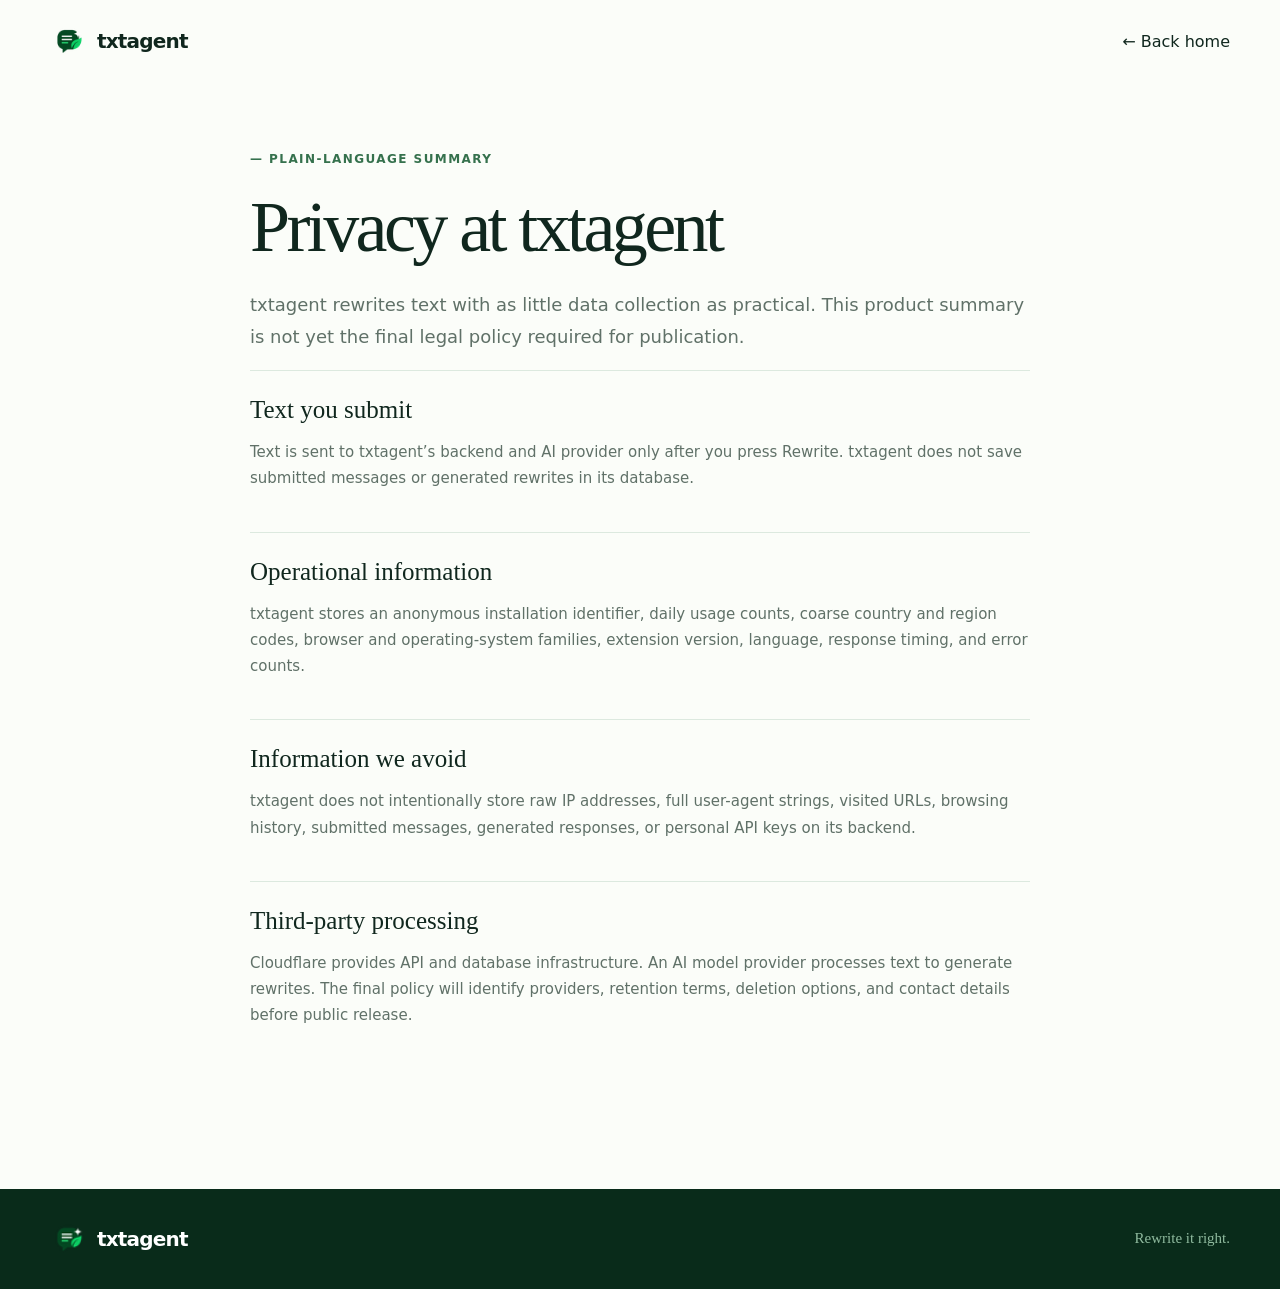
==== privacy.html @ e1f5b325 "Launch txtagent website" ====
<!doctype html><html lang="en"><head><meta charset="utf-8"><meta name="viewport" content="width=device-width,initial-scale=1"><title>Privacy — txtagent</title><link rel="icon" href="assets/txtagent-32.png"><link rel="stylesheet" href="styles.css"></head><body><header><a class="brand" href="index.html"><img src="assets/txtagent-48.png" alt=""><b>txtagent</b></a><a href="index.html">← Back home</a></header><main class="legal"><div class="eyebrow">— Plain-language summary</div><h1>Privacy at txtagent</h1><p class="intro">txtagent rewrites text with as little data collection as practical. This product summary is not yet the final legal policy required for publication.</p><section><h2>Text you submit</h2><p>Text is sent to txtagent’s backend and AI provider only after you press Rewrite. txtagent does not save submitted messages or generated rewrites in its database.</p></section><section><h2>Operational information</h2><p>txtagent stores an anonymous installation identifier, daily usage counts, coarse country and region codes, browser and operating-system families, extension version, language, response timing, and error counts.</p></section><section><h2>Information we avoid</h2><p>txtagent does not intentionally store raw IP addresses, full user-agent strings, visited URLs, browsing history, submitted messages, generated responses, or personal API keys on its backend.</p></section><section><h2>Third-party processing</h2><p>Cloudflare provides API and database infrastructure. An AI model provider processes text to generate rewrites. The final policy will identify providers, retention terms, deletion options, and contact details before public release.</p></section></main><footer><a class="brand" href="index.html"><img src="assets/txtagent-32.png" alt=""><b>txtagent</b></a><i>Rewrite it right.</i></footer></body></html>
---- styles.css ----
:root{--ink:#10271e;--muted:#607168;--green:#14532d;--bright:#22c55e;--mint:#e8f8ed;--paper:#fbfdf9;--line:#dce9df;--white:#fff;--shadow:0 30px 80px rgba(17,62,38,.13)}*{box-sizing:border-box}html{scroll-behavior:smooth}body{margin:0;background:var(--paper);color:var(--ink);font-family:Inter,system-ui,-apple-system,"Segoe UI",sans-serif}a{color:inherit;text-decoration:none}header{width:min(1180px,calc(100% - 40px));height:82px;margin:auto;display:flex;align-items:center;justify-content:space-between}.brand{display:flex;align-items:center;gap:9px;font-size:20px;letter-spacing:-.04em}.brand img{width:38px;height:38px}nav{display:flex;gap:32px;color:#53665c;font-size:14px}.btn{display:inline-flex;justify-content:center;align-items:center;background:var(--green);color:#fff;padding:14px 20px;border-radius:12px;font-weight:750;font-size:14px;box-shadow:0 8px 22px rgba(20,83,45,.18);transition:.2s}.btn:hover{background:#0d4323;transform:translateY(-1px)}.small{padding:10px 15px}.hero{width:min(1180px,calc(100% - 40px));min-height:650px;margin:50px auto 30px;display:grid;grid-template-columns:1fr .92fr;align-items:center;gap:80px}.eyebrow{color:#35714d;font-size:12px;font-weight:800;text-transform:uppercase;letter-spacing:.12em}.hero h1,.heading h2,.privacy h2,.closing h2,.legal h1{font-family:Georgia,serif;font-weight:500;letter-spacing:-.05em}.hero h1{font-size:clamp(54px,6vw,82px);line-height:.97;margin:22px 0}.hero h1 em{display:block;color:#198845}.hero-copy>p{max-width:620px;color:var(--muted);font-size:18px;line-height:1.7}.actions{display:flex;align-items:center;gap:18px;margin-top:30px}.actions span,.trust{font-size:12px;color:#617169}.trust{display:flex;flex-wrap:wrap;gap:18px;margin-top:25px}.visual{position:relative;min-height:590px;display:grid;place-items:center}.blob{position:absolute;width:440px;height:440px;border-radius:50%;background:#dff5e6;right:0;top:45px}.browser{position:relative;width:min(500px,100%);height:510px;background:#fff;border:1px solid #dbe8df;border-radius:24px;box-shadow:var(--shadow);overflow:hidden;transform:rotate(1deg)}.browser-bar{height:44px;background:#f4f8f5;border-bottom:1px solid #e4ece6;display:flex;align-items:center;gap:6px;padding:0 14px}.browser-bar i{width:8px;height:8px;border-radius:50%;background:#c8d6cc}.browser-bar small{margin-left:12px;color:#849087}.chat{display:flex;gap:10px;padding:25px;align-items:flex-start}.chat b{width:30px;height:30px;border-radius:50%;display:grid;place-items:center;background:#dff5e6;color:#176333;font-size:11px}.chat span{max-width:270px;background:#f1f4f2;border-radius:5px 15px 15px;padding:11px 13px;font-size:12px;color:#55645c}.panel{position:absolute;right:25px;bottom:25px;width:320px;background:#fbfefc;border:1px solid #d5e6da;border-radius:17px;box-shadow:0 20px 60px rgba(12,47,29,.18);padding:13px}.panel-head,.panel-head strong,.controls,.panel-buttons{display:flex;align-items:center}.panel-head{justify-content:space-between;margin-bottom:12px}.panel-head strong{gap:6px;font-size:13px}.panel-head img{width:24px}.panel-head small{font-size:9px;color:#166534;background:#dcfce7;border-radius:99px;padding:4px 7px;font-weight:750}.panel label{display:block;color:#728178;font-size:9px;text-transform:uppercase;font-weight:800;margin:5px 0}.field{border:1px solid #d9e4dc;background:#fff;border-radius:10px;padding:9px;font-size:11px;line-height:1.5;color:#4a5b51}.controls{gap:7px;margin:7px 0}.controls span,.controls b{border:1px solid #d9e4dc;border-radius:9px;padding:8px 9px;font-size:10px}.controls span{flex:1}.controls b{background:var(--green);color:#fff}.result{background:#f3faf5;color:#234b35}.panel-buttons{gap:6px;margin-top:7px}.panel-buttons button{flex:1;border:1px solid #d9e4dc;background:#fff;border-radius:8px;padding:6px;font-size:10px}.usecases{min-height:68px;padding:18px;background:var(--green);color:#dff4e6;display:flex;flex-wrap:wrap;align-items:center;justify-content:center;gap:28px;font:16px Georgia,serif}.section{width:min(1180px,calc(100% - 40px));margin:auto;padding:120px 0}.heading{max-width:650px}.heading h2,.privacy h2,.closing h2{font-size:clamp(42px,5vw,62px);line-height:1.05;margin:20px 0}.heading>p{color:var(--muted);line-height:1.7}.steps{display:grid;grid-template-columns:repeat(3,1fr);gap:15px;margin-top:55px}.steps article{position:relative;background:#fff;border:1px solid var(--line);border-radius:18px;padding:28px;min-height:250px}.steps article>b{position:absolute;right:22px;color:#9bad9f;font:italic 14px Georgia}.steps article>div{width:46px;height:46px;border-radius:13px;background:var(--mint);display:grid;place-items:center;color:var(--green);font-size:24px}.steps h3{margin:28px 0 10px}.steps p{color:var(--muted);line-height:1.65;font-size:14px}.privacy-wrap{padding:30px 20px}.privacy{width:min(1180px,100%);margin:auto;background:#0e3d25;color:#fff;border-radius:28px;padding:70px;display:grid;grid-template-columns:1fr 1fr;gap:80px}.privacy .eyebrow{color:#9be2b1}.privacy h2{font-size:50px;margin-top:20px}.privacy>div>p{color:#b8d2c2;line-height:1.7}.privacy a{color:#8be3a8;font-weight:700;font-size:13px}.privacy-points p{display:flex;gap:18px;padding:20px 0;margin:0;border-bottom:1px solid rgba(255,255,255,.12)}.privacy-points b{color:#65cc86}.privacy-points span{color:#adc8b8;font-size:13px}.privacy-points strong{display:block;color:#fff;font-size:15px;margin-bottom:5px}.faqs{margin-top:30px;border-top:1px solid var(--line)}details{border-bottom:1px solid var(--line)}summary{list-style:none;cursor:pointer;padding:24px 4px;display:flex;justify-content:space-between;font-weight:750}summary::-webkit-details-marker{display:none}summary span{font-size:20px;color:#528060}details[open] summary span{transform:rotate(45deg)}details p{margin:-8px 0 25px;color:var(--muted);line-height:1.7;font-size:14px}.closing{text-align:center;padding:90px 20px 120px;background:linear-gradient(var(--paper),#e6f7eb)}.closing img{width:90px;filter:drop-shadow(0 15px 25px rgba(20,83,45,.15))}.closing h2{max-width:700px;margin:22px auto 12px}.closing p{color:var(--muted);margin-bottom:28px}footer{min-height:100px;background:#092b1a;color:#fff;display:flex;align-items:center;justify-content:space-between;padding:0 max(30px,calc((100% - 1180px)/2))}footer i{color:#8fba9e;font:15px Georgia}footer div{display:flex;gap:20px;color:#a6c5b0;font-size:12px}.toast{position:fixed;left:50%;bottom:22px;transform:translate(-50%,20px);background:#10271e;color:#fff;border-radius:10px;padding:11px 16px;font-size:12px;opacity:0;transition:.25s}.toast.show{opacity:1;transform:translate(-50%,0)}.legal{width:min(780px,calc(100% - 40px));margin:70px auto 120px}.legal h1{font-size:clamp(48px,7vw,72px);margin:20px 0}.legal .intro{font-size:18px}.legal section{padding:25px 0;border-top:1px solid var(--line)}.legal h2{font:500 25px Georgia;margin:0 0 10px}.legal p{color:var(--muted);line-height:1.75;font-size:15px}
@media(max-width:900px){nav{display:none}.hero{grid-template-columns:1fr;gap:20px}.hero-copy{text-align:center}.actions,.trust{justify-content:center}.hero-visual{min-height:530px}.steps{grid-template-columns:1fr}.privacy{grid-template-columns:1fr;padding:45px;gap:35px}}@media(max-width:560px){header{width:calc(100% - 24px)}header>.small{display:none}.hero{width:calc(100% - 28px);margin-top:15px}.hero h1{font-size:50px}.hero-copy>p{font-size:16px}.actions{flex-direction:column}.visual{min-height:470px}.browser{height:445px}.panel{width:285px;right:12px;bottom:14px}.section{width:calc(100% - 28px);padding:80px 0}.privacy-wrap{padding:10px}.privacy{padding:32px 24px;border-radius:21px}.privacy h2{font-size:40px}footer{padding:25px;flex-wrap:wrap;gap:15px}}@media(prefers-reduced-motion:reduce){html{scroll-behavior:auto}*{transition:none!important}}
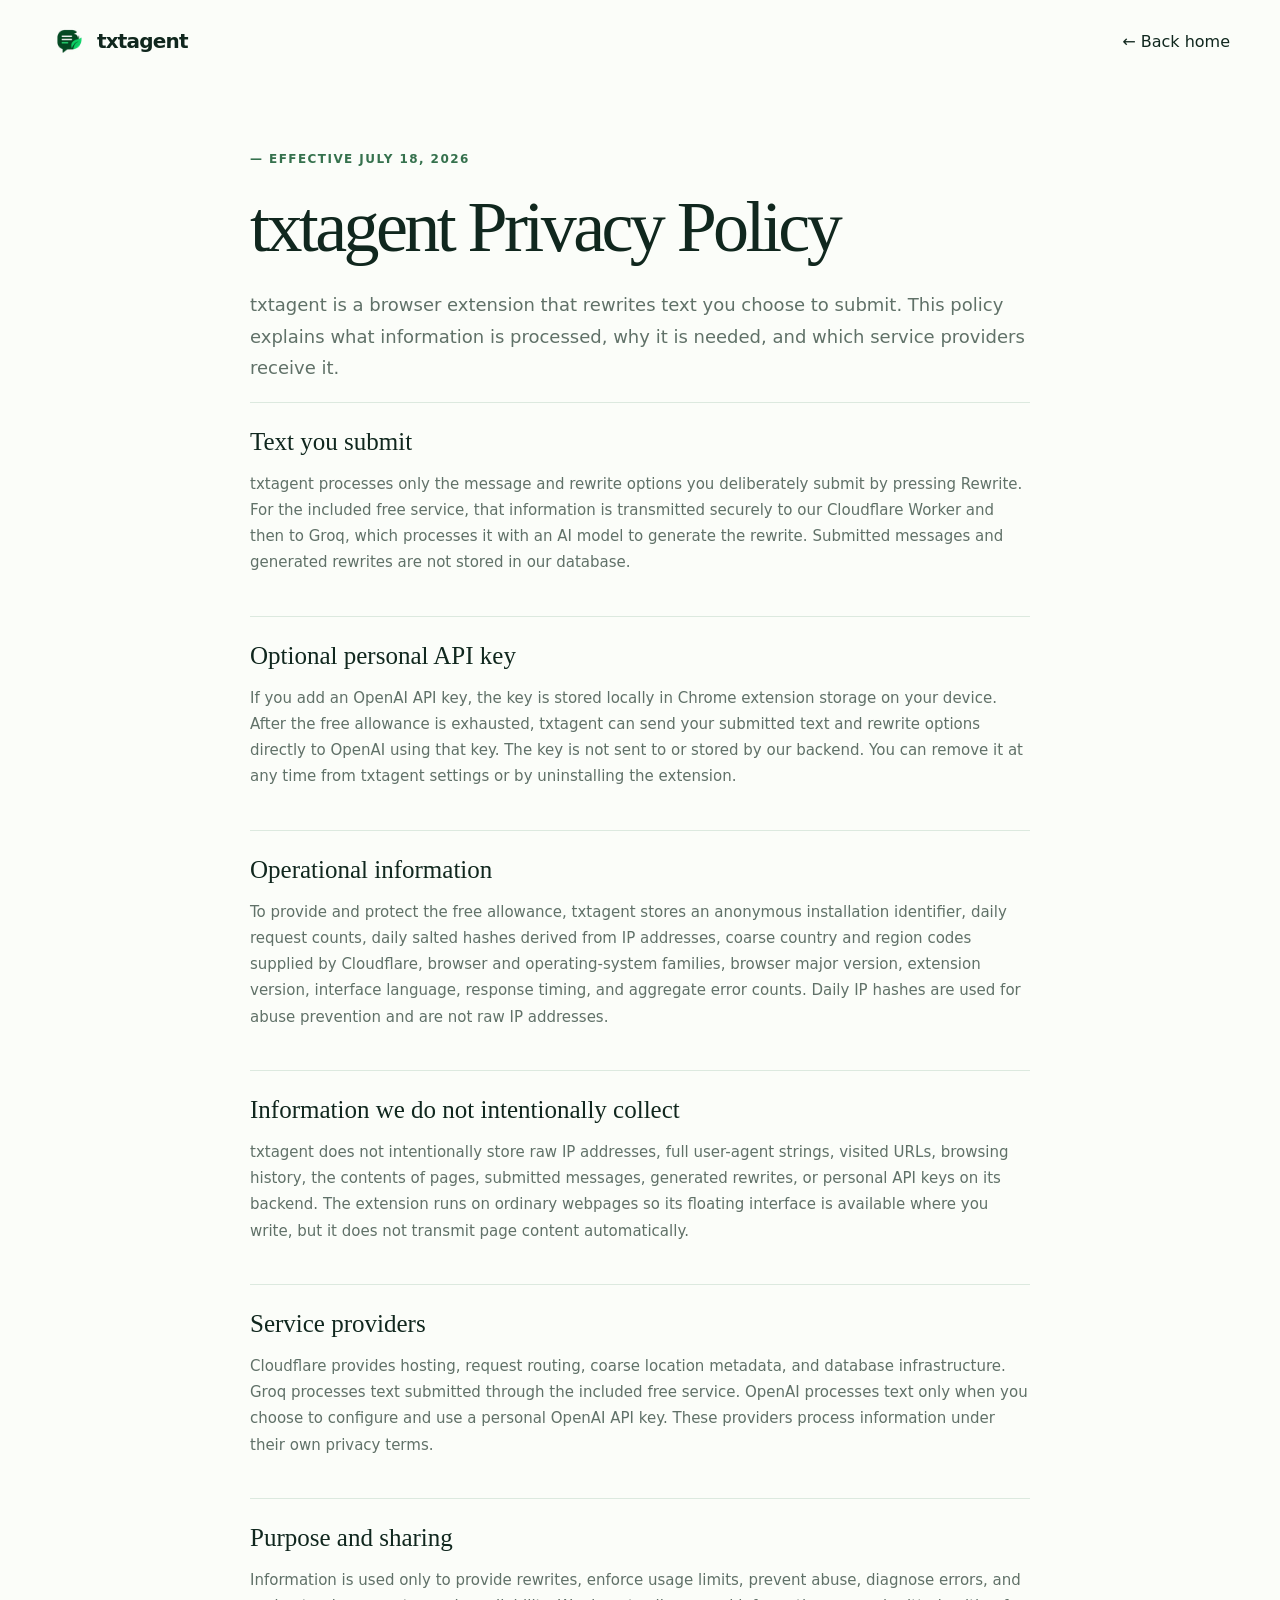
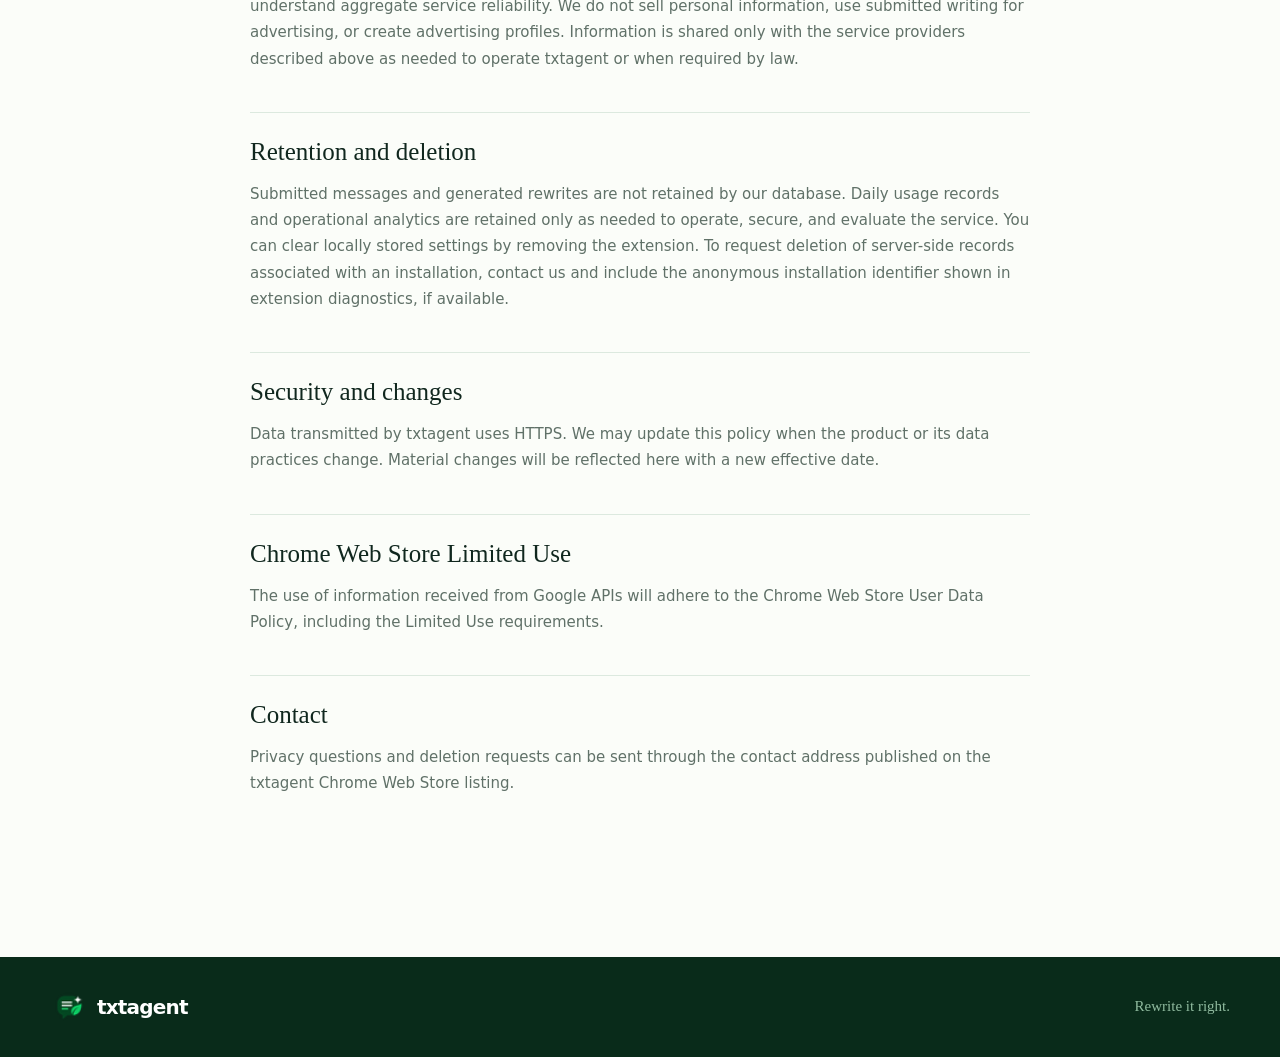
==== commit 9fdd3763: "Publish Chrome Web Store privacy policy" ====
--- a/privacy.html
+++ b/privacy.html
@@ -1 +1 @@
-<!doctype html><html lang="en"><head><meta charset="utf-8"><meta name="viewport" content="width=device-width,initial-scale=1"><title>Privacy — txtagent</title><link rel="icon" href="assets/txtagent-32.png"><link rel="stylesheet" href="styles.css"></head><body><header><a class="brand" href="index.html"><img src="assets/txtagent-48.png" alt=""><b>txtagent</b></a><a href="index.html">← Back home</a></header><main class="legal"><div class="eyebrow">— Plain-language summary</div><h1>Privacy at txtagent</h1><p class="intro">txtagent rewrites text with as little data collection as practical. This product summary is not yet the final legal policy required for publication.</p><section><h2>Text you submit</h2><p>Text is sent to txtagent’s backend and AI provider only after you press Rewrite. txtagent does not save submitted messages or generated rewrites in its database.</p></section><section><h2>Operational information</h2><p>txtagent stores an anonymous installation identifier, daily usage counts, coarse country and region codes, browser and operating-system families, extension version, language, response timing, and error counts.</p></section><section><h2>Information we avoid</h2><p>txtagent does not intentionally store raw IP addresses, full user-agent strings, visited URLs, browsing history, submitted messages, generated responses, or personal API keys on its backend.</p></section><section><h2>Third-party processing</h2><p>Cloudflare provides API and database infrastructure. An AI model provider processes text to generate rewrites. The final policy will identify providers, retention terms, deletion options, and contact details before public release.</p></section></main><footer><a class="brand" href="index.html"><img src="assets/txtagent-32.png" alt=""><b>txtagent</b></a><i>Rewrite it right.</i></footer></body></html>
+<!doctype html><html lang="en"><head><meta charset="utf-8"><meta name="viewport" content="width=device-width,initial-scale=1"><title>Privacy — txtagent</title><link rel="icon" href="assets/txtagent-32.png"><link rel="stylesheet" href="styles.css"></head><body><header><a class="brand" href="index.html"><img src="assets/txtagent-48.png" alt=""><b>txtagent</b></a><a href="index.html">← Back home</a></header><main class="legal"><div class="eyebrow">— Effective July 18, 2026</div><h1>txtagent Privacy Policy</h1><p class="intro">txtagent is a browser extension that rewrites text you choose to submit. This policy explains what information is processed, why it is needed, and which service providers receive it.</p><section><h2>Text you submit</h2><p>txtagent processes only the message and rewrite options you deliberately submit by pressing Rewrite. For the included free service, that information is transmitted securely to our Cloudflare Worker and then to Groq, which processes it with an AI model to generate the rewrite. Submitted messages and generated rewrites are not stored in our database.</p></section><section><h2>Optional personal API key</h2><p>If you add an OpenAI API key, the key is stored locally in Chrome extension storage on your device. After the free allowance is exhausted, txtagent can send your submitted text and rewrite options directly to OpenAI using that key. The key is not sent to or stored by our backend. You can remove it at any time from txtagent settings or by uninstalling the extension.</p></section><section><h2>Operational information</h2><p>To provide and protect the free allowance, txtagent stores an anonymous installation identifier, daily request counts, daily salted hashes derived from IP addresses, coarse country and region codes supplied by Cloudflare, browser and operating-system families, browser major version, extension version, interface language, response timing, and aggregate error counts. Daily IP hashes are used for abuse prevention and are not raw IP addresses.</p></section><section><h2>Information we do not intentionally collect</h2><p>txtagent does not intentionally store raw IP addresses, full user-agent strings, visited URLs, browsing history, the contents of pages, submitted messages, generated rewrites, or personal API keys on its backend. The extension runs on ordinary webpages so its floating interface is available where you write, but it does not transmit page content automatically.</p></section><section><h2>Service providers</h2><p>Cloudflare provides hosting, request routing, coarse location metadata, and database infrastructure. Groq processes text submitted through the included free service. OpenAI processes text only when you choose to configure and use a personal OpenAI API key. These providers process information under their own privacy terms.</p></section><section><h2>Purpose and sharing</h2><p>Information is used only to provide rewrites, enforce usage limits, prevent abuse, diagnose errors, and understand aggregate service reliability. We do not sell personal information, use submitted writing for advertising, or create advertising profiles. Information is shared only with the service providers described above as needed to operate txtagent or when required by law.</p></section><section><h2>Retention and deletion</h2><p>Submitted messages and generated rewrites are not retained by our database. Daily usage records and operational analytics are retained only as needed to operate, secure, and evaluate the service. You can clear locally stored settings by removing the extension. To request deletion of server-side records associated with an installation, contact us and include the anonymous installation identifier shown in extension diagnostics, if available.</p></section><section><h2>Security and changes</h2><p>Data transmitted by txtagent uses HTTPS. We may update this policy when the product or its data practices change. Material changes will be reflected here with a new effective date.</p></section><section><h2>Chrome Web Store Limited Use</h2><p>The use of information received from Google APIs will adhere to the Chrome Web Store User Data Policy, including the Limited Use requirements.</p></section><section><h2>Contact</h2><p>Privacy questions and deletion requests can be sent through the contact address published on the txtagent Chrome Web Store listing.</p></section></main><footer><a class="brand" href="index.html"><img src="assets/txtagent-32.png" alt=""><b>txtagent</b></a><i>Rewrite it right.</i></footer></body></html>
